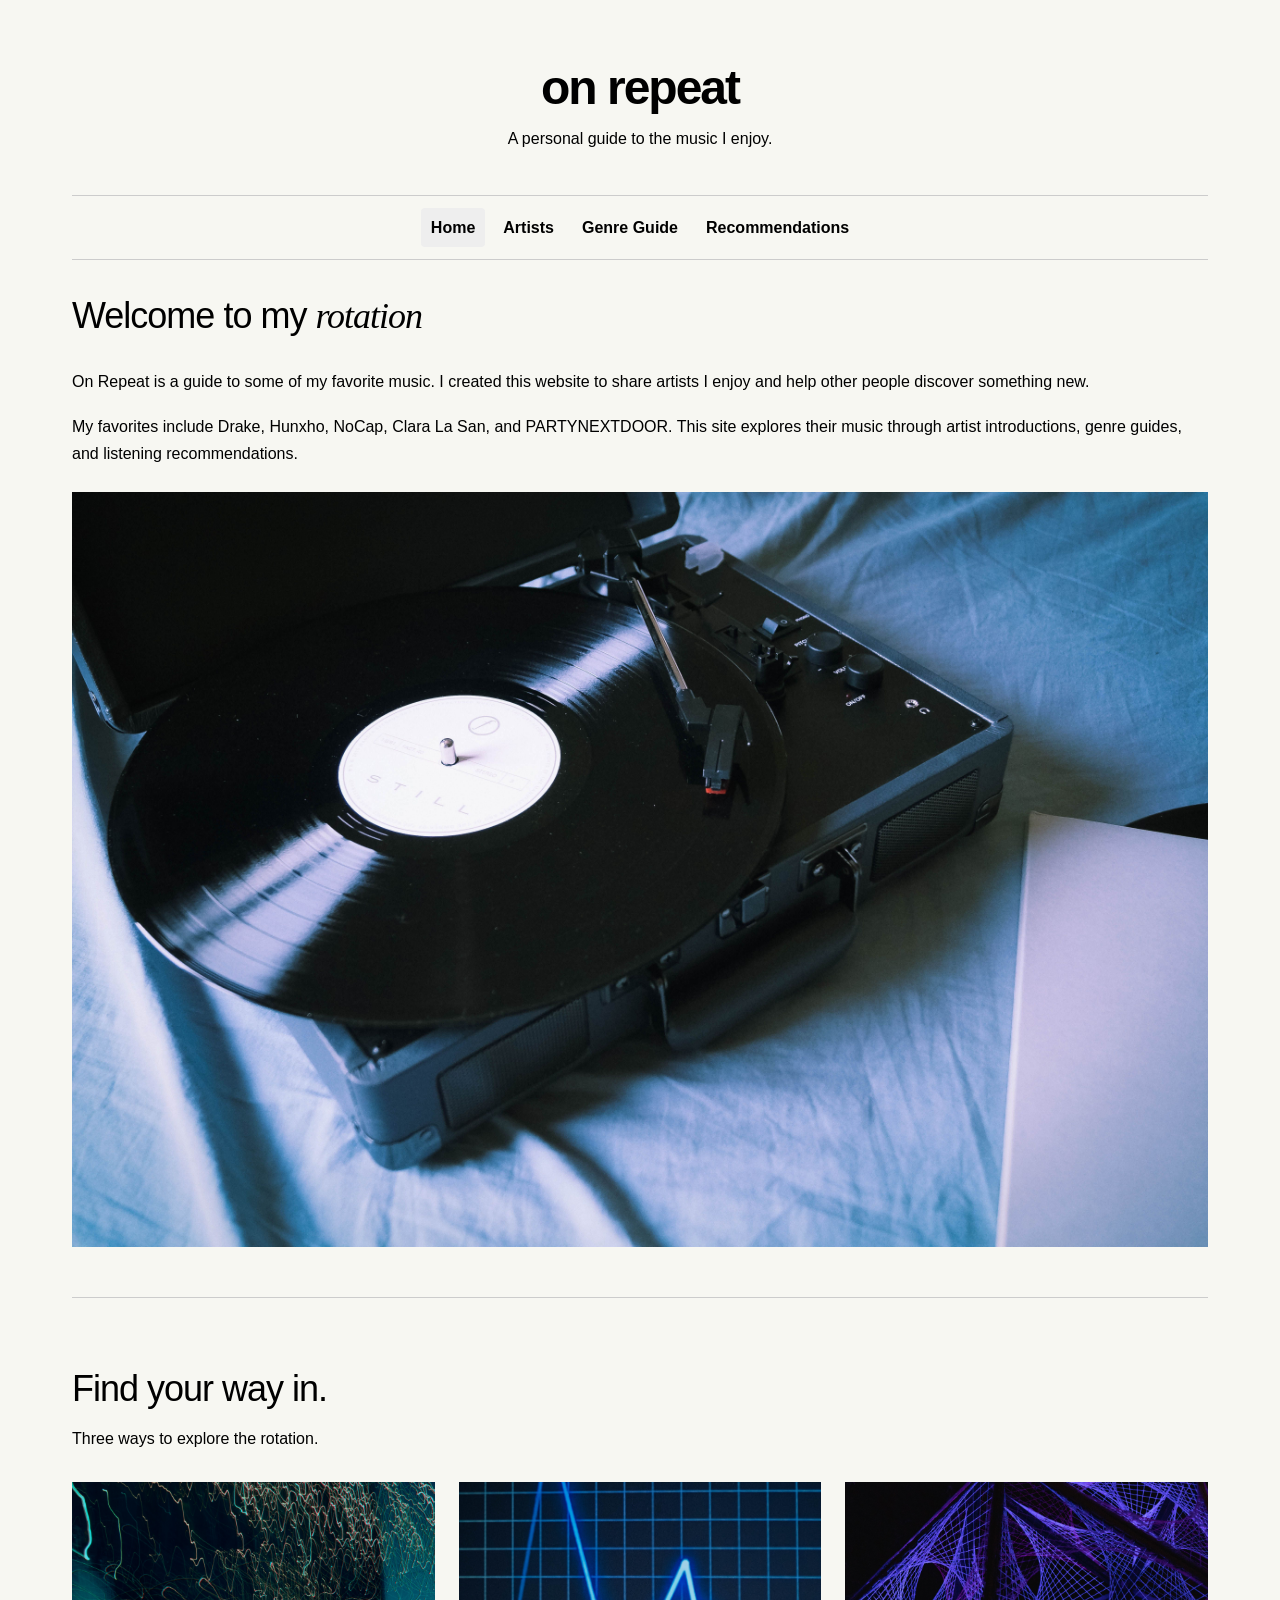
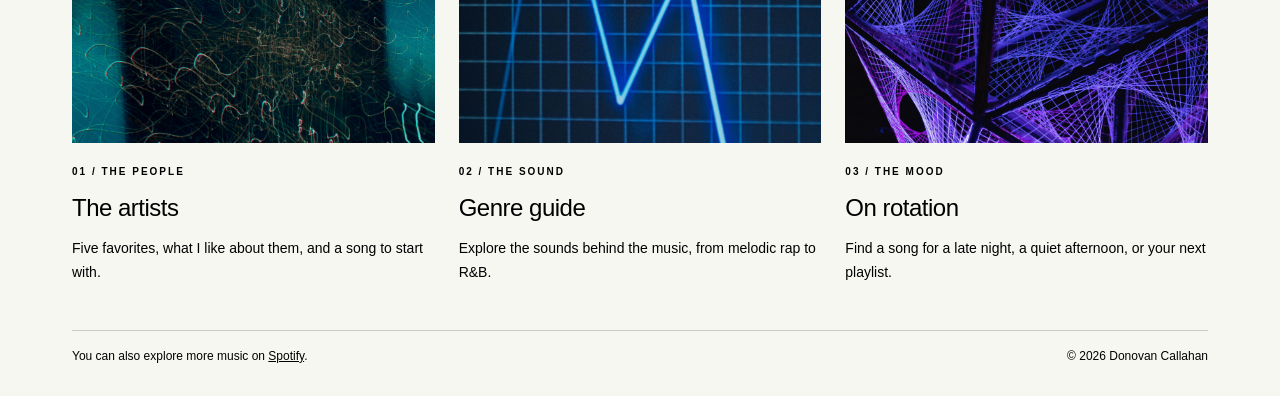
==== Website/index.html @ 3b9a7fcc "Add files via upload" ====
<!DOCTYPE html>
<html lang="en">

<head>
    <meta charset="UTF-8">
    <meta name="viewport" content="width=device-width, initial-scale=1.0">

    <title>On Repeat | Home</title>

    <link rel="stylesheet" href="screen.css">
</head>

<body>

    <header>
        <h1>on repeat</h1>
        <p>A personal guide to the music I enjoy.</p>
    </header>

    <nav aria-label="Main navigation">
        <a href="index.html" aria-current="page">Home</a>
        <a href="artists.html">Artists</a>
        <a href="genres.html">Genre Guide</a>
        <a href="recommendations.html">Recommendations</a>
    </nav>

    <main>

        <section class="intro">
            <h2>Welcome to my <em>rotation</em></h2>

            <p>
                On Repeat is a guide to some of my favorite music.
                I created this website to share artists I enjoy
                and help other people discover something new.
            </p>

            <p>
                My favorites include Drake, Hunxho, NoCap,
                Clara La San, and PARTYNEXTDOOR.
                This site explores their music through artist
                introductions, genre guides, and listening
                recommendations.
            </p>

            <img src="record-player.jpg"
                 alt="A vinyl record on a turntable"
                 width="450">
        </section>

        <section class="explore">
            <h2>Find your way in.</h2>
            <p>Three ways to explore the rotation.</p>

            <ul class="explore-grid">

                <li>
                    <a href="artists.html" class="explore-card">

                        <img src="artists-image.jpg" alt="">

                        <p class="label">01 / The people</p>

                        <h3>
                            The artists
                        </h3>

                        <p>
                            Five favorites, what I like about them,
                            and a song to start with.
                        </p>

                    </a>
                </li>

                <li>
                    <a href="genres.html" class="explore-card">

                        <img src="genres-image.jpg" alt="">

                        <p class="label">02 / The sound</p>

                        <h3>
                            Genre guide
                        </h3>

                        <p>
                            Explore the sounds behind the music,
                            from melodic rap to R&amp;B.
                        </p>

                    </a>
                </li>

                <li>
                    <a href="recommendations.html" class="explore-card">

                        <img src="recommendations-image.jpg" alt="">

                        <p class="label">03 / The mood</p>

                        <h3>
                            On rotation
                        </h3>

                        <p>
                            Find a song for a late night,
                            a quiet afternoon, or your next playlist.
                        </p>

                    </a>
                </li>

            </ul>

        </section>

    </main>

    <footer id="footer">
		<p>
			You can also explore more music on
			<a href="https://open.spotify.com/"
			   target="_blank"
			   rel="noopener noreferrer">Spotify</a>.
		</p>
        <p>&copy; 2026 Donovan Callahan</p>
    </footer>

</body>
</html>
---- Website/screen.css ----
/* Include padding and borders in element widths */
* {
    box-sizing: border-box;
}

/* Page layout and main font */
body {
    background-color: #f7f7f2;
    color: black;
    font-family: Arial, Helvetica, sans-serif;
    font-size: 16px;
    line-height: 1.7;
    width: 100%;
    max-width: 1200px;
    margin: 0 auto;
    padding: 30px 32px;
}

/* Website header */
header {
    text-align: center;
    padding-bottom: 25px;
}

h1 {
    font-size: 48px;
    font-weight: 700;
    letter-spacing: -2px;
    line-height: 1.1;
    margin-bottom: 10px;
}

header p {
    margin-top: 0;
}

/* Section headings */
h2 {
    font-size: 36px;
    font-weight: 400;
    letter-spacing: -1px;
    line-height: 1.15;
}

h3 {
    font-size: 24px;
    font-weight: 600;
    letter-spacing: -0.5px;
    line-height: 1.3;
    margin-bottom: 10px;
}

/* Allow long headings and links to fit small screens */
h1,
h2,
h3,
h4,
p,
a {
    overflow-wrap: break-word;
}

/* Italic serif font */
em {
    font-family: Georgia, "Times New Roman", serif;
    font-style: italic;
    font-weight: normal;
}

/* Small magazine-style labels */
.label {
    font-size: 11px;
    font-weight: bold;
    text-transform: uppercase;
    letter-spacing: 2px;
}

/* Navigation */
nav {
    display: flex;
    justify-content: center;
    flex-wrap: wrap;
    gap: 8px;
    text-align: center;
    border-top: 1px solid #cccccc;
    border-bottom: 1px solid #cccccc;
    padding: 12px 0;
}

nav a {
    display: inline-block;
    padding: 6px 10px;
    text-decoration: none;
    font-weight: bold;
}

/* Highlight the current page */
nav a[aria-current="page"] {
    background-color: #eeeeee;
    border-radius: 4px;
}

/* Links */
a,
a:visited {
    color: black;
}

a:hover {
    text-decoration: underline;
}

a:focus-visible {
    outline: 2px solid black;
    outline-offset: 4px;
}

/* Main content */
main {
    margin-top: 35px;
}

section {
    margin-bottom: 30px;
}

p {
    margin-bottom: 18px;
}

/* Homepage introduction */
.intro {
    padding-bottom: 25px;
    border-bottom: 1px solid #cccccc;
}

/* Images */
img {
    display: block;
    max-width: 100%;
    height: auto;
    margin: 25px auto;
}

/* Let the homepage photo grow on larger screens */
.intro img {
    display: block;
    width: 100%;
    max-width: 1200px;
    height: auto;
    margin: 25px auto;
}

/* Lists */
li {
    margin-bottom: 8px;
}

/* Explore section */
.explore {
    padding-top: 10px;
}

.explore > h2 {
    margin-bottom: 10px;
}

/* Three equal columns */
.explore-grid {
    display: grid;
    grid-template-columns: repeat(3, minmax(0, 1fr));
    gap: 24px;
    list-style: none;
    padding: 0;
    margin: 30px 0;
}

.explore-grid li {
    min-width: 0;
    margin: 0;
}

/* Make each card one clickable link */
.explore-card {
    display: block;
    text-decoration: none;
}

/* Keep all three card images the same shape */
.explore-card img {
    width: 100%;
    height: auto;
    aspect-ratio: 640 / 460;
    object-fit: cover;
    margin: 0 0 20px;
}

/* Card labels */
.explore-card .label {
    font-size: 10px;
    margin: 0 0 12px;
}

/* Card title and arrow */
.explore-card h3 {
    display: flex;
    justify-content: space-between;
    align-items: baseline;
    gap: 10px;
    font-size: 24px;
    font-weight: normal;
    margin: 0 0 14px;
}

/* Card descriptions */
.explore-card p {
    font-size: 14px;
    margin: 0;
}

/* Underline only the title when hovering */
.explore-card:hover {
    text-decoration: none;
}

.explore-card:hover h3 {
    text-decoration: underline;
    text-underline-offset: 5px;
}

/* Recommendations table */
table {
    width: 100%;
    table-layout: fixed;
    border-collapse: collapse;
}

caption {
    text-align: left;
    margin-bottom: 12px;
    font-weight: bold;
}

th,
td {
    border: 1px solid #cccccc;
    padding: 12px;
    text-align: left;
    overflow-wrap: anywhere;
}

th {
    background-color: #eeeeee;
    font-weight: bold;
}

td {
    background-color: white;
}

/* Footer */
#footer {
    display: flex;
    justify-content: space-between;
    align-items: center;
    flex-wrap: wrap;
    gap: 15px;
    margin-top: 45px;
    padding-top: 15px;
    border-top: 1px solid #cccccc;
    font-size: 12px;
    text-align: left;
}

#footer p {
    margin: 0;
}

/* Tablets and smaller browser windows */
@media (max-width: 800px) {
    body {
        padding: 25px 24px;
    }

    .explore-grid {
        gap: 18px;
    }

    .explore-card h3 {
        font-size: 22px;
    }
}

/* Phones */
@media (max-width: 600px) {
    body {
        padding: 20px 15px;
    }

    h1 {
        font-size: 36px;
        letter-spacing: -1px;
    }

    h2 {
        font-size: 28px;
    }

    h3 {
        font-size: 21px;
    }

    nav {
        gap: 6px;
    }

    nav a {
        padding: 5px;
        font-size: 14px;
    }

    /* Stack the cards vertically */
    .explore-grid {
        grid-template-columns: 1fr;
        gap: 35px;
    }

    th,
    td {
        padding: 8px;
        font-size: 14px;
    }

    /* Stack the footer text */
    #footer {
        flex-direction: column;
        align-items: flex-start;
        gap: 10px;
    }
}
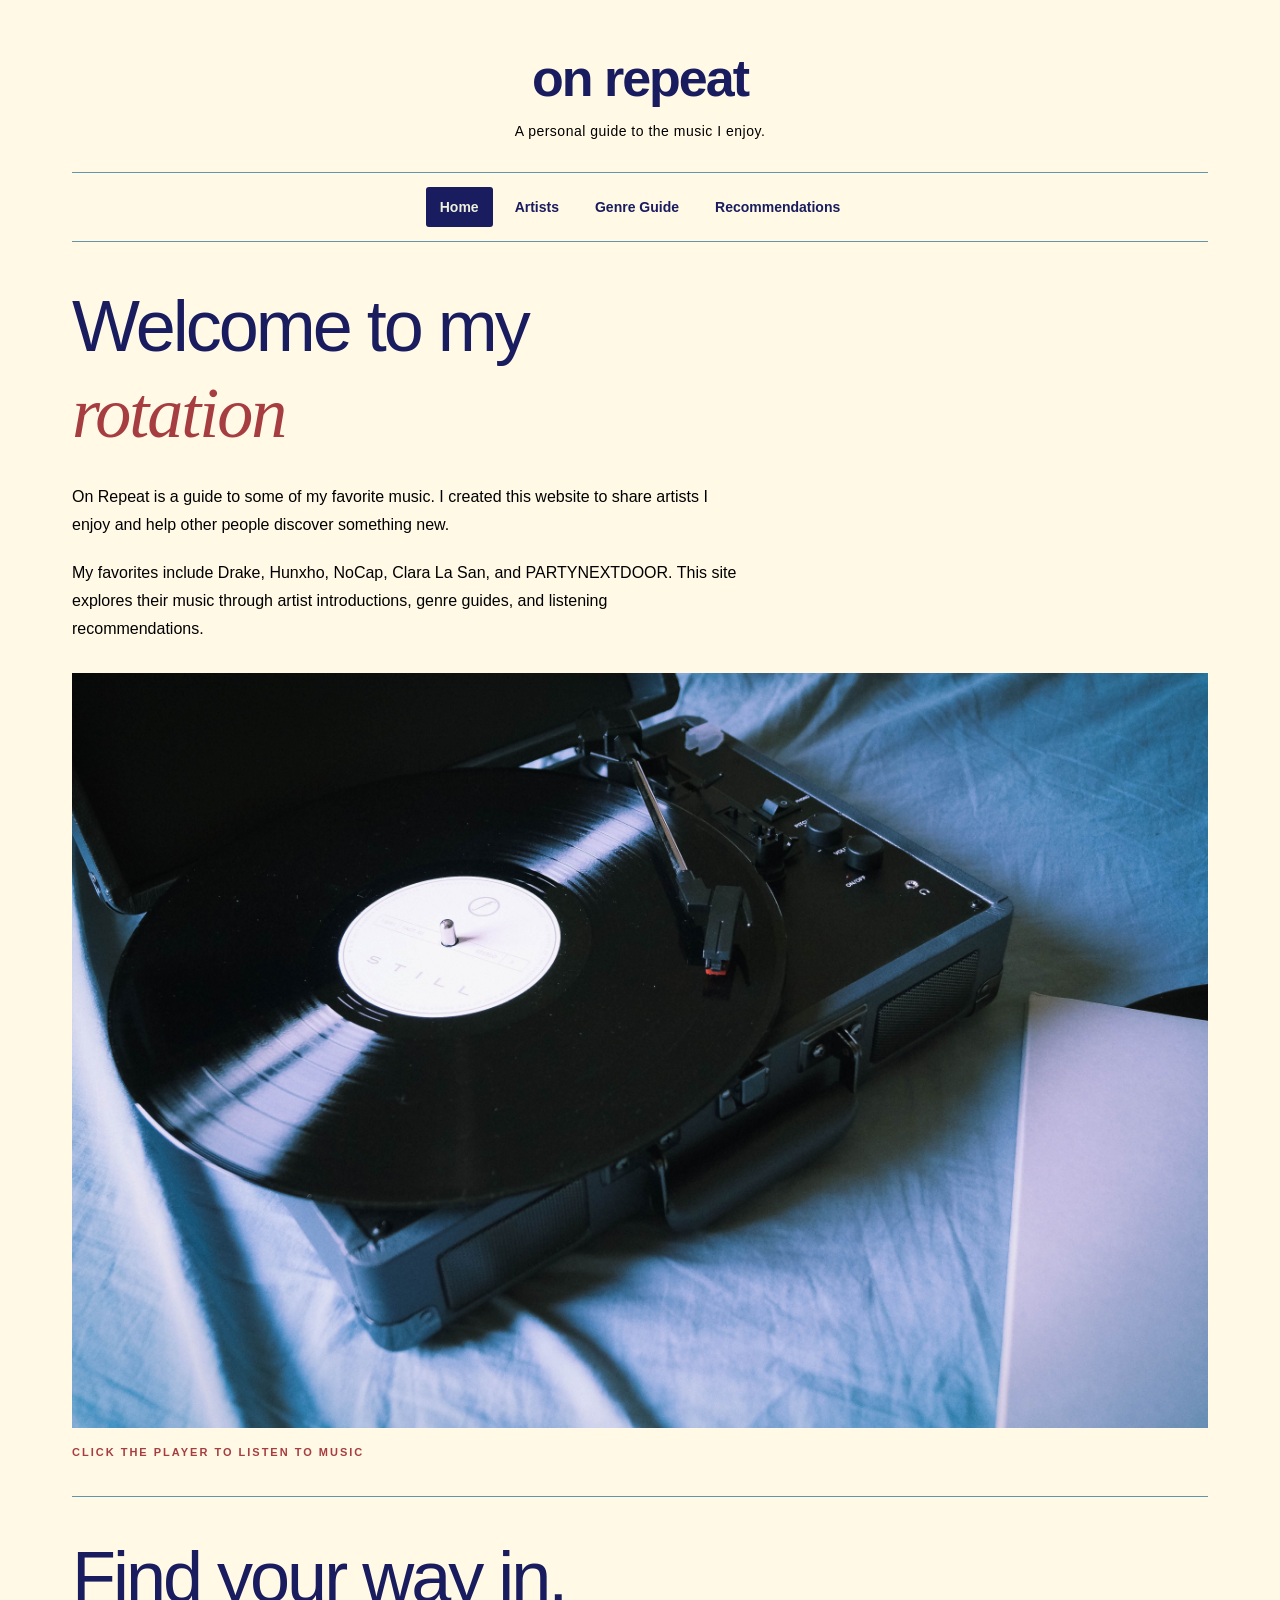
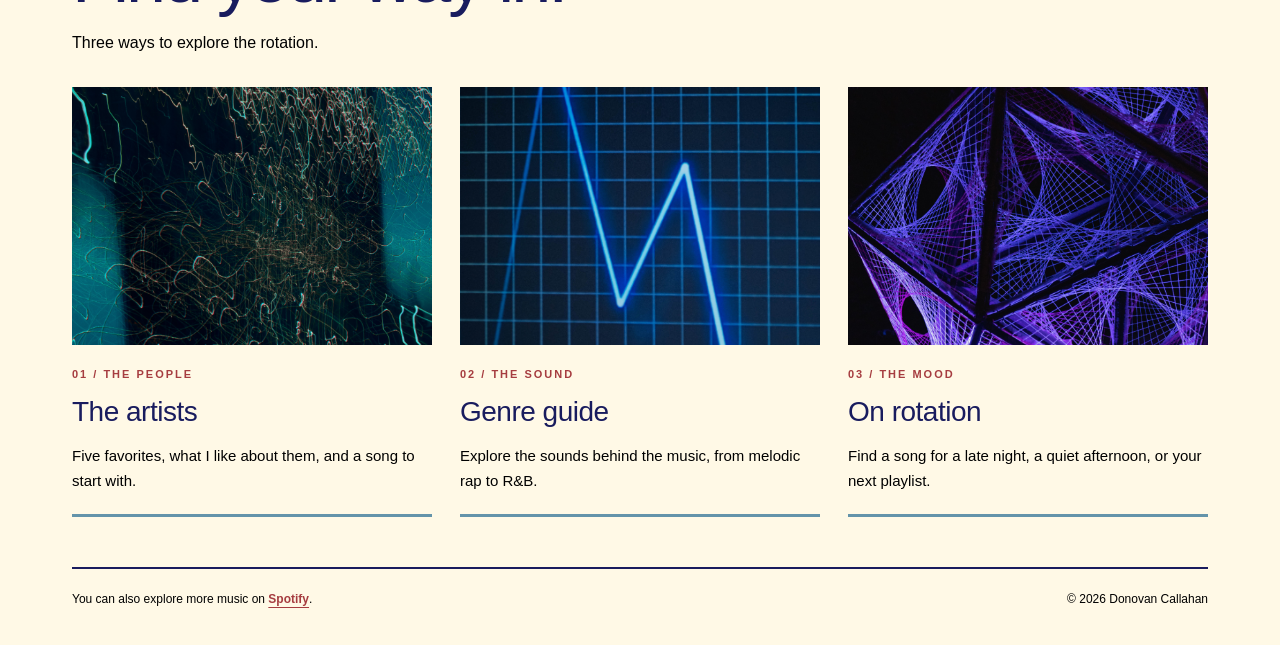
==== commit effe7989: "Add files via upload" ====
--- a/Website/index.html
+++ b/Website/index.html
@@ -43,9 +43,15 @@
                 recommendations.
             </p>
 
-            <img src="record-player.jpg"
-                 alt="A vinyl record on a turntable"
-                 width="450">
+            <a href="https://open.spotify.com/"
+			   target="_blank"
+			   rel="noopener noreferrer">
+				<img src="record-player.jpg"
+					 alt="Explore music on Spotify"
+					 width="450">
+			</a>
+			<p class="label">Click the player to listen to music</p>
+
         </section>
 
         <section class="explore">
--- a/Website/screen.css
+++ b/Website/screen.css
@@ -3,54 +3,88 @@
     box-sizing: border-box;
 }
 
-/* Page layout and main font */
+/* Page layout */
 body {
-    background-color: #f7f7f2;
-    color: black;
+    background-color: #FFF9E6;
+    color: #000000;
     font-family: Arial, Helvetica, sans-serif;
     font-size: 16px;
-    line-height: 1.7;
+    line-height: 1.75;
     width: 100%;
     max-width: 1200px;
     margin: 0 auto;
-    padding: 30px 32px;
+    padding: 35px 32px;
 }
 
 /* Website header */
 header {
     text-align: center;
-    padding-bottom: 25px;
-}
-
+    padding-bottom: 28px;
+}
+
+/* Site title */
 h1 {
-    font-size: 48px;
+    color: #191C5E;
+    font-family: Arial, Helvetica, sans-serif;
+    font-size: 52px;
     font-weight: 700;
     letter-spacing: -2px;
     line-height: 1.1;
-    margin-bottom: 10px;
+    margin: 15px 0 12px;
 }
 
 header p {
-    margin-top: 0;
-}
-
-/* Section headings */
+    font-size: 14px;
+    letter-spacing: 0.5px;
+    margin: 0;
+}
+
+/* Large headings: clean first line */
 h2 {
-    font-size: 36px;
+    color: #191C5E;
+    font-family: Arial, Helvetica, sans-serif;
+    font-size: 72px;
+    font-weight: 400;
+    letter-spacing: -3px;
+    line-height: 1.1;
+    margin: 0 0 28px;
+}
+
+/* Red, expressive second line */
+h2 em {
+    display: block;
+    color: #A63D40;
+    font-family: Georgia, "Times New Roman", serif;
+    font-size: inherit;
+    font-style: italic;
+    font-weight: normal;
+    letter-spacing: -2px;
+    line-height: 1.15;
+    margin-top: 6px;
+}
+
+/* Artist names and subsection headings */
+h3 {
+    color: #191C5E;
+    font-family: Arial, Helvetica, sans-serif;
+    font-size: 32px;
     font-weight: 400;
     letter-spacing: -1px;
-    line-height: 1.15;
-}
-
-h3 {
-    font-size: 24px;
-    font-weight: 600;
-    letter-spacing: -0.5px;
     line-height: 1.3;
-    margin-bottom: 10px;
-}
-
-/* Allow long headings and links to fit small screens */
+    margin: 0 0 16px;
+}
+
+/* Smaller descriptive headings */
+h4 {
+    color: #000000;
+    font-family: Arial, Helvetica, sans-serif;
+    font-size: 18px;
+    font-weight: 700;
+    line-height: 1.4;
+    margin: 0 0 12px;
+}
+
+/* Prevent long text from overflowing */
 h1,
 h2,
 h3,
@@ -60,17 +94,24 @@
     overflow-wrap: break-word;
 }
 
-/* Italic serif font */
+/* General italic emphasis */
 em {
     font-family: Georgia, "Times New Roman", serif;
     font-style: italic;
     font-weight: normal;
 }
 
-/* Small magazine-style labels */
+/* Smaller heading accents stay on the same line */
+h3 em {
+    color: #A63D40;
+}
+
+/* Small magazine labels */
 .label {
+    color: #A63D40;
     font-size: 11px;
-    font-weight: bold;
+    font-weight: 700;
+    line-height: 1.5;
     text-transform: uppercase;
     letter-spacing: 2px;
 }
@@ -81,60 +122,94 @@
     justify-content: center;
     flex-wrap: wrap;
     gap: 8px;
-    text-align: center;
-    border-top: 1px solid #cccccc;
-    border-bottom: 1px solid #cccccc;
-    padding: 12px 0;
-}
-
-nav a {
+    border-top: 1px solid #6494AA;
+    border-bottom: 1px solid #6494AA;
+    padding: 14px 0;
+}
+
+nav a,
+nav a:visited {
     display: inline-block;
-    padding: 6px 10px;
+    color: #191C5E;
+    padding: 8px 14px;
+    border-radius: 3px;
+    font-size: 14px;
+    font-weight: 700;
     text-decoration: none;
-    font-weight: bold;
-}
-
-/* Highlight the current page */
+}
+
+/* Navigation hover */
+nav a:hover {
+    background-color: #191C5E;
+    color: #EDF0DA;
+    text-decoration: none;
+}
+
+/* Current page */
 nav a[aria-current="page"] {
-    background-color: #eeeeee;
-    border-radius: 4px;
-}
-
-/* Links */
+    background-color: #191C5E;
+    color: #EDF0DA;
+}
+
+/* General links */
 a,
 a:visited {
-    color: black;
+    color: #A63D40;
+    text-decoration: underline;
+    text-underline-offset: 4px;
 }
 
 a:hover {
-    text-decoration: underline;
-}
-
+    color: #191C5E;
+}
+
+/* Visible outline for keyboard navigation */
 a:focus-visible {
-    outline: 2px solid black;
-    outline-offset: 4px;
+    outline: 3px solid #A63D40;
+    outline-offset: 5px;
 }
 
 /* Main content */
 main {
-    margin-top: 35px;
-}
-
+    margin-top: 45px;
+}
+
+/* Space between sections */
 section {
-    margin-bottom: 30px;
-}
-
+    margin-bottom: 36px;
+    padding-bottom: 30px;
+    border-bottom: 1px solid #6494AA;
+}
+
+/* The footer provides the final dividing line */
+main > section:last-child {
+    margin-bottom: 0;
+    padding-bottom: 0;
+    border-bottom: none;
+}
+
+/* Body paragraphs */
 p {
-    margin-bottom: 18px;
+    margin: 0 0 20px;
+}
+
+/* Keep long paragraphs comfortable to read */
+main > p,
+section > p {
+    max-width: 75ch;
+}
+
+/* Space before sections following introductory text */
+main > p {
+    margin-bottom: 32px;
 }
 
 /* Homepage introduction */
 .intro {
-    padding-bottom: 25px;
-    border-bottom: 1px solid #cccccc;
-}
-
-/* Images */
+    padding-bottom: 35px;
+}
+
+/* Responsive images */
 img {
     display: block;
     max-width: 100%;
@@ -142,37 +217,55 @@
     margin: 25px auto;
 }
 
-/* Let the homepage photo grow on larger screens */
+/* Homepage photograph */
 .intro img {
-    display: block;
     width: 100%;
     max-width: 1200px;
     height: auto;
-    margin: 25px auto;
+    margin: 30px auto 0;
+}
+
+/* Label below the record player */
+.intro > .label {
+    margin: 16px 0 0;
 }
 
 /* Lists */
+ul {
+    padding-left: 24px;
+}
+
 li {
-    margin-bottom: 8px;
-}
-
-/* Explore section */
+    margin-bottom: 10px;
+}
+
+/* Colored bullet points */
+li::marker {
+    color: #A63D40;
+}
+
+/* Nested lists */
+li > ul {
+    margin-top: 10px;
+}
+
+/* Homepage exploration section */
 .explore {
-    padding-top: 10px;
+    padding-top: 5px;
 }
 
 .explore > h2 {
-    margin-bottom: 10px;
-}
-
-/* Three equal columns */
+    margin-bottom: 12px;
+}
+
+/* Three equal card columns */
 .explore-grid {
     display: grid;
     grid-template-columns: repeat(3, minmax(0, 1fr));
-    gap: 24px;
+    gap: 28px;
     list-style: none;
     padding: 0;
-    margin: 30px 0;
+    margin: 30px 0 0;
 }
 
 .explore-grid li {
@@ -180,13 +273,18 @@
     margin: 0;
 }
 
-/* Make each card one clickable link */
-.explore-card {
+/* Clickable cards */
+.explore-card,
+.explore-card:visited {
     display: block;
+    height: 100%;
+    color: #000000;
     text-decoration: none;
-}
-
-/* Keep all three card images the same shape */
+    border-bottom: 3px solid #6494AA;
+    padding-bottom: 20px;
+}
+
+/* Matching image proportions */
 .explore-card img {
     width: 100%;
     height: auto;
@@ -197,33 +295,39 @@
 
 /* Card labels */
 .explore-card .label {
-    font-size: 10px;
-    margin: 0 0 12px;
-}
-
-/* Card title and arrow */
+    color: #A63D40;
+    font-size: 11px;
+    margin: 0 0 10px;
+}
+
+/* Card headings */
 .explore-card h3 {
     display: flex;
     justify-content: space-between;
     align-items: baseline;
     gap: 10px;
-    font-size: 24px;
-    font-weight: normal;
-    margin: 0 0 14px;
+    color: #191C5E;
+    font-size: 28px;
+    letter-spacing: -0.5px;
+    margin: 0 0 12px;
 }
 
 /* Card descriptions */
 .explore-card p {
-    font-size: 14px;
+    font-size: 15px;
+    line-height: 1.7;
     margin: 0;
 }
 
-/* Underline only the title when hovering */
+/* Card hover */
 .explore-card:hover {
+    color: #000000;
+    border-bottom-color: #A63D40;
     text-decoration: none;
 }
 
 .explore-card:hover h3 {
+    color: #A63D40;
     text-decoration: underline;
     text-underline-offset: 5px;
 }
@@ -233,29 +337,43 @@
     width: 100%;
     table-layout: fixed;
     border-collapse: collapse;
+    margin-top: 20px;
 }
 
 caption {
+    color: #191C5E;
     text-align: left;
+    font-size: 14px;
+    font-weight: 700;
     margin-bottom: 12px;
-    font-weight: bold;
 }
 
 th,
 td {
-    border: 1px solid #cccccc;
-    padding: 12px;
+    border: 1px solid #6494AA;
+    padding: 16px;
     text-align: left;
+    vertical-align: top;
     overflow-wrap: anywhere;
 }
 
+/* Table header */
 th {
-    background-color: #eeeeee;
-    font-weight: bold;
-}
-
+    background-color: #191C5E;
+    color: #EDF0DA;
+    font-size: 14px;
+    font-weight: 700;
+}
+
+/* Table body */
 td {
-    background-color: white;
+    background-color: #EDF0DA;
+    color: #000000;
+}
+
+/* Subtle alternating rows */
+tbody tr:nth-child(even) td {
+    background-color: rgba(100, 148, 170, 0.12);
 }
 
 /* Footer */
@@ -265,76 +383,118 @@
     align-items: center;
     flex-wrap: wrap;
     gap: 15px;
-    margin-top: 45px;
-    padding-top: 15px;
-    border-top: 1px solid #cccccc;
+    margin-top: 50px;
+    padding-top: 20px;
+    border-top: 2px solid #191C5E;
     font-size: 12px;
     text-align: left;
 }
 
 #footer p {
     margin: 0;
+}
+
+#footer a {
+    font-weight: 700;
 }
 
 /* Tablets and smaller browser windows */
 @media (max-width: 800px) {
     body {
-        padding: 25px 24px;
+        padding: 28px 24px;
+    }
+
+    h2 {
+        font-size: 54px;
+        letter-spacing: -2px;
+    }
+
+    h2 em {
+        letter-spacing: -1.5px;
     }
 
     .explore-grid {
-        gap: 18px;
+        gap: 20px;
     }
 
     .explore-card h3 {
-        font-size: 22px;
+        font-size: 24px;
     }
 }
 
 /* Phones */
 @media (max-width: 600px) {
     body {
-        padding: 20px 15px;
+        padding: 20px 16px;
+    }
+
+    header {
+        padding-bottom: 22px;
     }
 
     h1 {
-        font-size: 36px;
+        font-size: 40px;
+        letter-spacing: -1.5px;
+    }
+
+    h2 {
+        font-size: 40px;
+        letter-spacing: -1.5px;
+    }
+
+    h2 em {
         letter-spacing: -1px;
     }
 
-    h2 {
-        font-size: 28px;
-    }
-
     h3 {
-        font-size: 21px;
+        font-size: 26px;
+        letter-spacing: -0.5px;
+    }
+
+    h4 {
+        font-size: 17px;
     }
 
     nav {
         gap: 6px;
+        padding: 10px 0;
     }
 
     nav a {
-        padding: 5px;
-        font-size: 14px;
-    }
-
-    /* Stack the cards vertically */
+        font-size: 13px;
+        padding: 7px 9px;
+    }
+
+    main {
+        margin-top: 30px;
+    }
+
+    section {
+        margin-bottom: 28px;
+        padding-bottom: 25px;
+    }
+
+    /* Stack homepage cards */
     .explore-grid {
         grid-template-columns: 1fr;
-        gap: 35px;
+        gap: 30px;
+    }
+
+    .explore-card h3 {
+        font-size: 27px;
     }
 
     th,
     td {
-        padding: 8px;
-        font-size: 14px;
-    }
-
-    /* Stack the footer text */
+        padding: 10px 8px;
+        font-size: 13px;
+    }
+
+    /* Stack footer text */
     #footer {
         flex-direction: column;
         align-items: flex-start;
         gap: 10px;
+        margin-top: 35px;
     }
 }
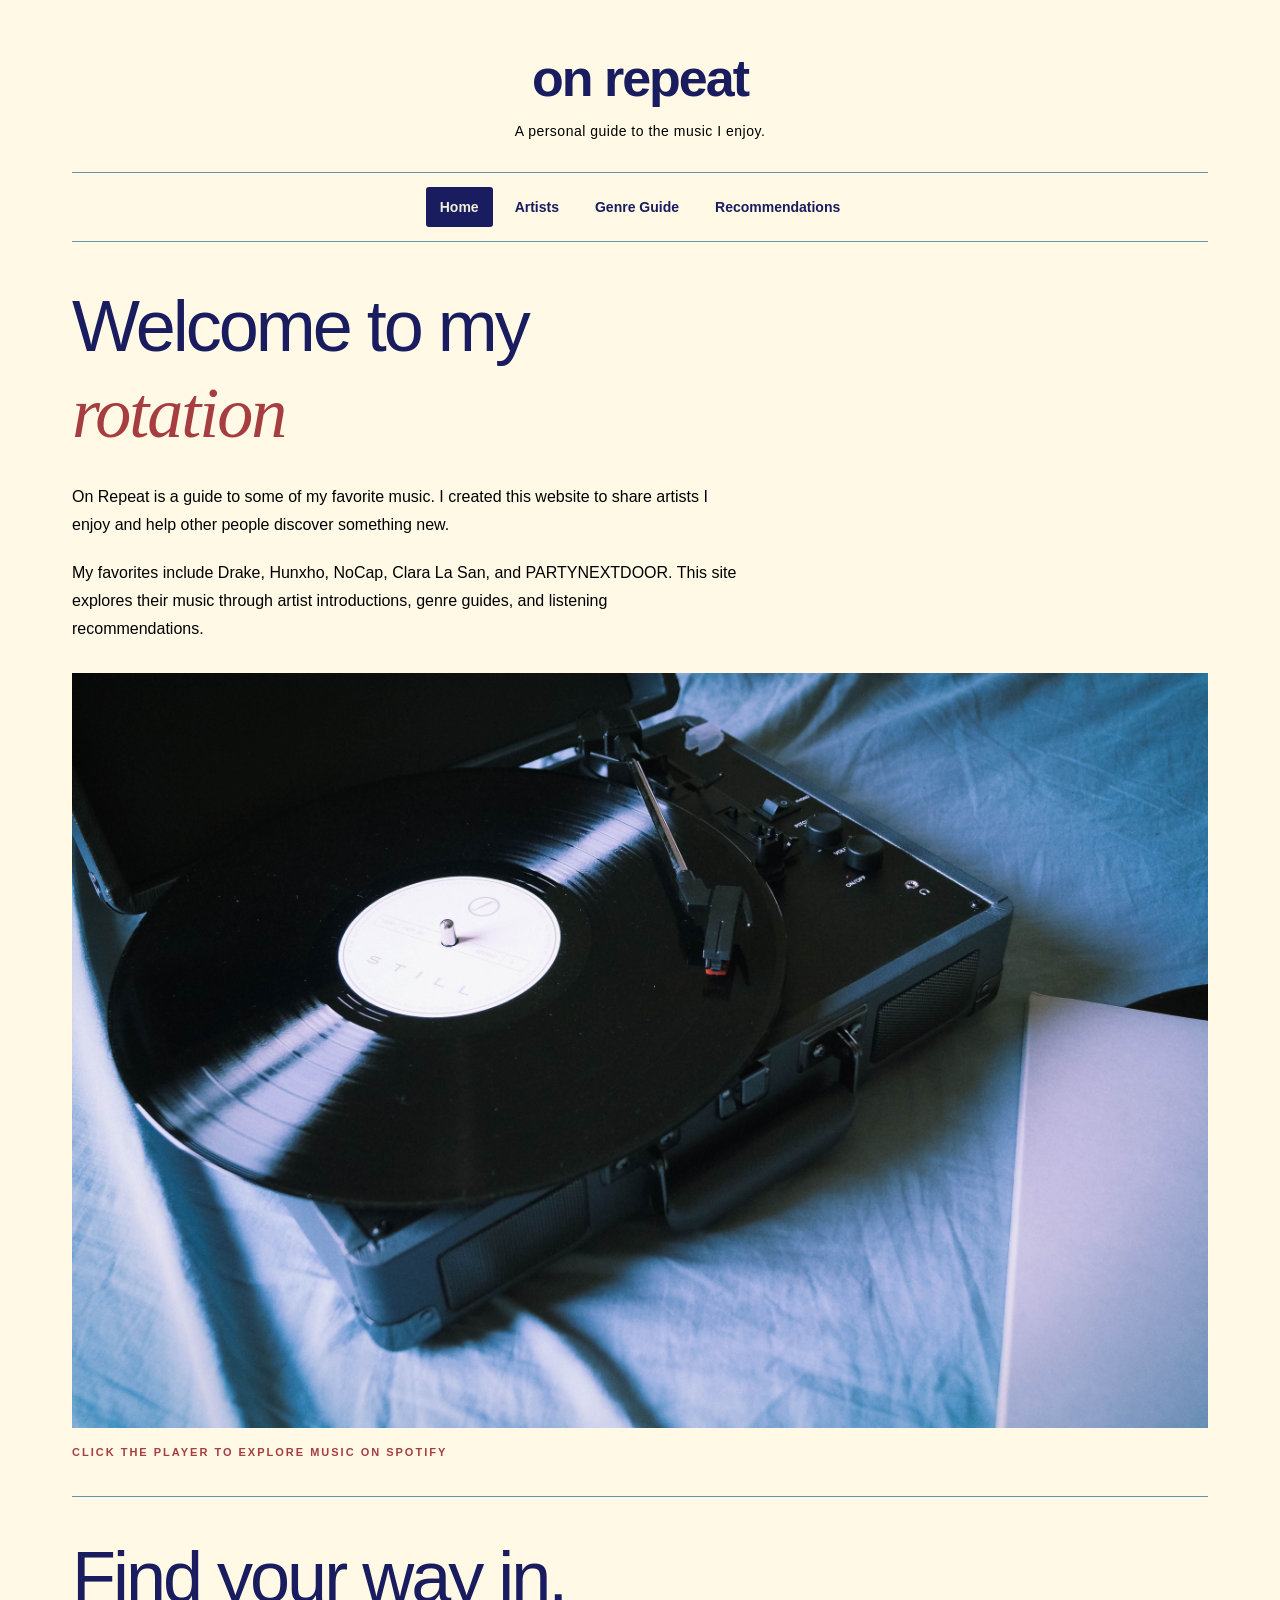
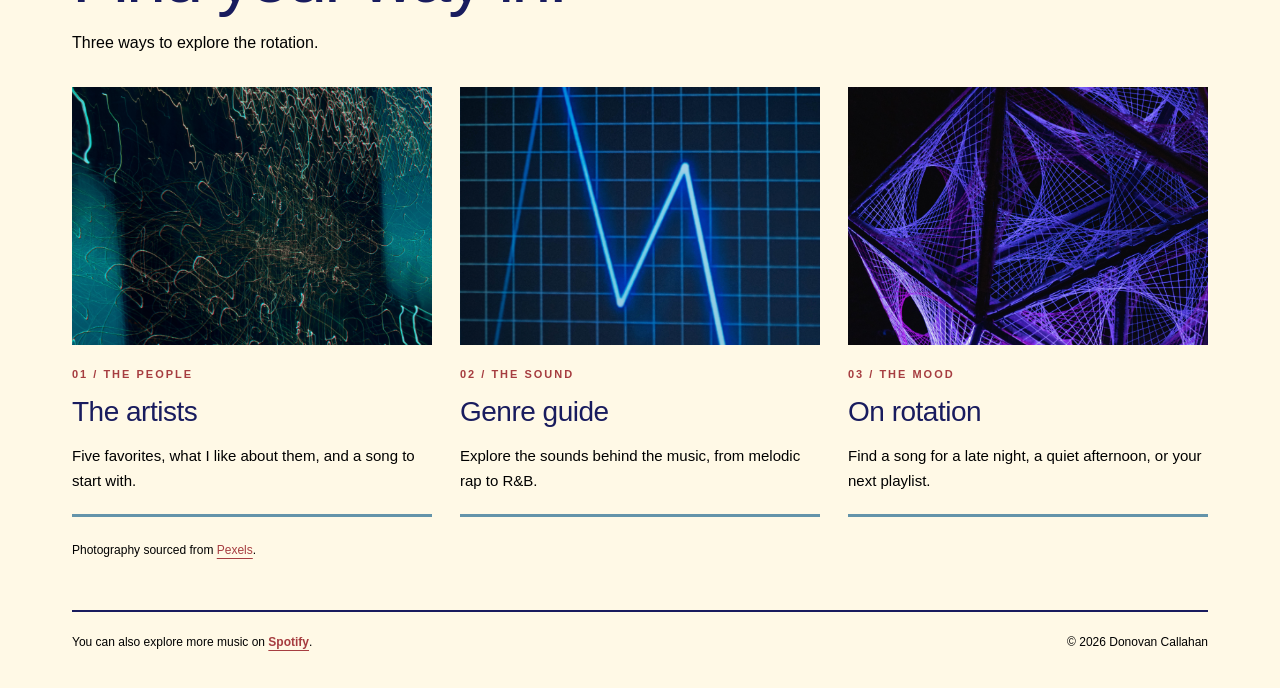
==== commit d2db502d: "Add files via upload" ====
--- a/Website/index.html
+++ b/Website/index.html
@@ -44,92 +44,90 @@
             </p>
 
             <a href="https://open.spotify.com/"
-			   target="_blank"
-			   rel="noopener noreferrer">
-				<img src="record-player.jpg"
-					 alt="Explore music on Spotify"
-					 width="450">
-			</a>
-			<p class="label">Click the player to listen to music</p>
+               target="_blank"
+               rel="noopener noreferrer">
+                <img src="record-player.jpg"
+                     alt="Explore music on Spotify"
+                     width="450">
+            </a>
 
+            <p class="label">
+                Click the player to explore music on Spotify
+            </p>
         </section>
 
         <section class="explore">
             <h2>Find your way in.</h2>
+
             <p>Three ways to explore the rotation.</p>
 
             <ul class="explore-grid">
 
                 <li>
                     <a href="artists.html" class="explore-card">
-
                         <img src="artists-image.jpg" alt="">
 
                         <p class="label">01 / The people</p>
 
-                        <h3>
-                            The artists
-                        </h3>
+                        <h3>The artists</h3>
 
                         <p>
                             Five favorites, what I like about them,
                             and a song to start with.
                         </p>
-
                     </a>
                 </li>
 
                 <li>
                     <a href="genres.html" class="explore-card">
-
                         <img src="genres-image.jpg" alt="">
 
                         <p class="label">02 / The sound</p>
 
-                        <h3>
-                            Genre guide
-                        </h3>
+                        <h3>Genre guide</h3>
 
                         <p>
                             Explore the sounds behind the music,
                             from melodic rap to R&amp;B.
                         </p>
-
                     </a>
                 </li>
 
                 <li>
                     <a href="recommendations.html" class="explore-card">
-
                         <img src="recommendations-image.jpg" alt="">
 
                         <p class="label">03 / The mood</p>
 
-                        <h3>
-                            On rotation
-                        </h3>
+                        <h3>On rotation</h3>
 
                         <p>
                             Find a song for a late night,
                             a quiet afternoon, or your next playlist.
                         </p>
-
                     </a>
                 </li>
 
             </ul>
 
+            <p class="image-credit">
+                Photography sourced from
+                <a href="https://www.pexels.com/"
+                   target="_blank"
+                   rel="noopener noreferrer">Pexels</a>.
+            </p>
         </section>
 
     </main>
 
     <footer id="footer">
-		<p>
-			You can also explore more music on
-			<a href="https://open.spotify.com/"
-			   target="_blank"
-			   rel="noopener noreferrer">Spotify</a>.
-		</p>
+        <p>
+            You can also explore more music on
+            <a href="https://open.spotify.com/"
+               target="_blank"
+               rel="noopener noreferrer">Spotify</a>.
+        </p>
+
         <p>&copy; 2026 Donovan Callahan</p>
     </footer>
 
--- a/Website/screen.css
+++ b/Website/screen.css
@@ -1,9 +1,8 @@
-/* Include padding and borders in element widths */
+/* Page layout */
 * {
     box-sizing: border-box;
 }
 
-/* Page layout */
 body {
     background-color: #FFF9E6;
     color: #000000;
@@ -16,13 +15,12 @@
     padding: 35px 32px;
 }
 
-/* Website header */
+/* Header and typography */
 header {
     text-align: center;
     padding-bottom: 28px;
 }
 
-/* Site title */
 h1 {
     color: #191C5E;
     font-family: Arial, Helvetica, sans-serif;
@@ -39,7 +37,6 @@
     margin: 0;
 }
 
-/* Large headings: clean first line */
 h2 {
     color: #191C5E;
     font-family: Arial, Helvetica, sans-serif;
@@ -50,7 +47,6 @@
     margin: 0 0 28px;
 }
 
-/* Red, expressive second line */
 h2 em {
     display: block;
     color: #A63D40;
@@ -63,7 +59,6 @@
     margin-top: 6px;
 }
 
-/* Artist names and subsection headings */
 h3 {
     color: #191C5E;
     font-family: Arial, Helvetica, sans-serif;
@@ -74,7 +69,6 @@
     margin: 0 0 16px;
 }
 
-/* Smaller descriptive headings */
 h4 {
     color: #000000;
     font-family: Arial, Helvetica, sans-serif;
@@ -84,7 +78,6 @@
     margin: 0 0 12px;
 }
 
-/* Prevent long text from overflowing */
 h1,
 h2,
 h3,
@@ -94,19 +87,16 @@
     overflow-wrap: break-word;
 }
 
-/* General italic emphasis */
 em {
     font-family: Georgia, "Times New Roman", serif;
     font-style: italic;
     font-weight: normal;
 }
 
-/* Smaller heading accents stay on the same line */
 h3 em {
     color: #A63D40;
 }
 
-/* Small magazine labels */
 .label {
     color: #A63D40;
     font-size: 11px;
@@ -116,7 +106,7 @@
     letter-spacing: 2px;
 }
 
-/* Navigation */
+/* Navigation and links */
 nav {
     display: flex;
     justify-content: center;
@@ -138,20 +128,17 @@
     text-decoration: none;
 }
 
-/* Navigation hover */
 nav a:hover {
     background-color: #191C5E;
     color: #EDF0DA;
     text-decoration: none;
 }
 
-/* Current page */
 nav a[aria-current="page"] {
     background-color: #191C5E;
     color: #EDF0DA;
 }
 
-/* General links */
 a,
 a:visited {
     color: #A63D40;
@@ -163,7 +150,6 @@
     color: #191C5E;
 }
 
-/* Visible outline for keyboard navigation */
 a:focus-visible {
     outline: 3px solid #A63D40;
     outline-offset: 5px;
@@ -174,42 +160,35 @@
     margin-top: 45px;
 }
 
-/* Space between sections */
 section {
     margin-bottom: 36px;
     padding-bottom: 30px;
     border-bottom: 1px solid #6494AA;
 }
 
-/* The footer provides the final dividing line */
 main > section:last-child {
     margin-bottom: 0;
     padding-bottom: 0;
     border-bottom: none;
 }
 
-/* Body paragraphs */
 p {
     margin: 0 0 20px;
 }
 
-/* Keep long paragraphs comfortable to read */
 main > p,
 section > p {
     max-width: 75ch;
 }
 
-/* Space before sections following introductory text */
 main > p {
     margin-bottom: 32px;
 }
 
-/* Homepage introduction */
 .intro {
     padding-bottom: 35px;
 }
 
-/* Responsive images */
 img {
     display: block;
     max-width: 100%;
@@ -217,7 +196,6 @@
     margin: 25px auto;
 }
 
-/* Homepage photograph */
 .intro img {
     width: 100%;
     max-width: 1200px;
@@ -225,12 +203,10 @@
     margin: 30px auto 0;
 }
 
-/* Label below the record player */
 .intro > .label {
     margin: 16px 0 0;
 }
 
-/* Lists */
 ul {
     padding-left: 24px;
 }
@@ -239,17 +215,15 @@
     margin-bottom: 10px;
 }
 
-/* Colored bullet points */
 li::marker {
     color: #A63D40;
 }
 
-/* Nested lists */
 li > ul {
     margin-top: 10px;
 }
 
-/* Homepage exploration section */
+/* Homepage cards */
 .explore {
     padding-top: 5px;
 }
@@ -258,7 +232,6 @@
     margin-bottom: 12px;
 }
 
-/* Three equal card columns */
 .explore-grid {
     display: grid;
     grid-template-columns: repeat(3, minmax(0, 1fr));
@@ -273,7 +246,6 @@
     margin: 0;
 }
 
-/* Clickable cards */
 .explore-card,
 .explore-card:visited {
     display: block;
@@ -284,7 +256,6 @@
     padding-bottom: 20px;
 }
 
-/* Matching image proportions */
 .explore-card img {
     width: 100%;
     height: auto;
@@ -293,14 +264,12 @@
     margin: 0 0 20px;
 }
 
-/* Card labels */
 .explore-card .label {
     color: #A63D40;
     font-size: 11px;
     margin: 0 0 10px;
 }
 
-/* Card headings */
 .explore-card h3 {
     display: flex;
     justify-content: space-between;
@@ -312,14 +281,12 @@
     margin: 0 0 12px;
 }
 
-/* Card descriptions */
 .explore-card p {
     font-size: 15px;
     line-height: 1.7;
     margin: 0;
 }
 
-/* Card hover */
 .explore-card:hover {
     color: #000000;
     border-bottom-color: #A63D40;
@@ -330,6 +297,12 @@
     color: #A63D40;
     text-decoration: underline;
     text-underline-offset: 5px;
+}
+
+.image-credit {
+    margin-top: 24px;
+    font-size: 12px;
+    line-height: 1.6;
 }
 
 /* Recommendations table */
@@ -357,7 +330,6 @@
     overflow-wrap: anywhere;
 }
 
-/* Table header */
 th {
     background-color: #191C5E;
     color: #EDF0DA;
@@ -365,13 +337,11 @@
     font-weight: 700;
 }
 
-/* Table body */
 td {
     background-color: #EDF0DA;
     color: #000000;
 }
 
-/* Subtle alternating rows */
 tbody tr:nth-child(even) td {
     background-color: rgba(100, 148, 170, 0.12);
 }
@@ -398,7 +368,7 @@
     font-weight: 700;
 }
 
-/* Tablets and smaller browser windows */
+/* Tablet layout */
 @media (max-width: 800px) {
     body {
         padding: 28px 24px;
@@ -422,7 +392,7 @@
     }
 }
 
-/* Phones */
+/* Phone layout */
 @media (max-width: 600px) {
     body {
         padding: 20px 16px;
@@ -474,7 +444,6 @@
         padding-bottom: 25px;
     }
 
-    /* Stack homepage cards */
     .explore-grid {
         grid-template-columns: 1fr;
         gap: 30px;
@@ -490,8 +459,7 @@
         font-size: 13px;
     }
 
-    /* Stack footer text */
-    #footer {
+    footer {
         flex-direction: column;
         align-items: flex-start;
         gap: 10px;
